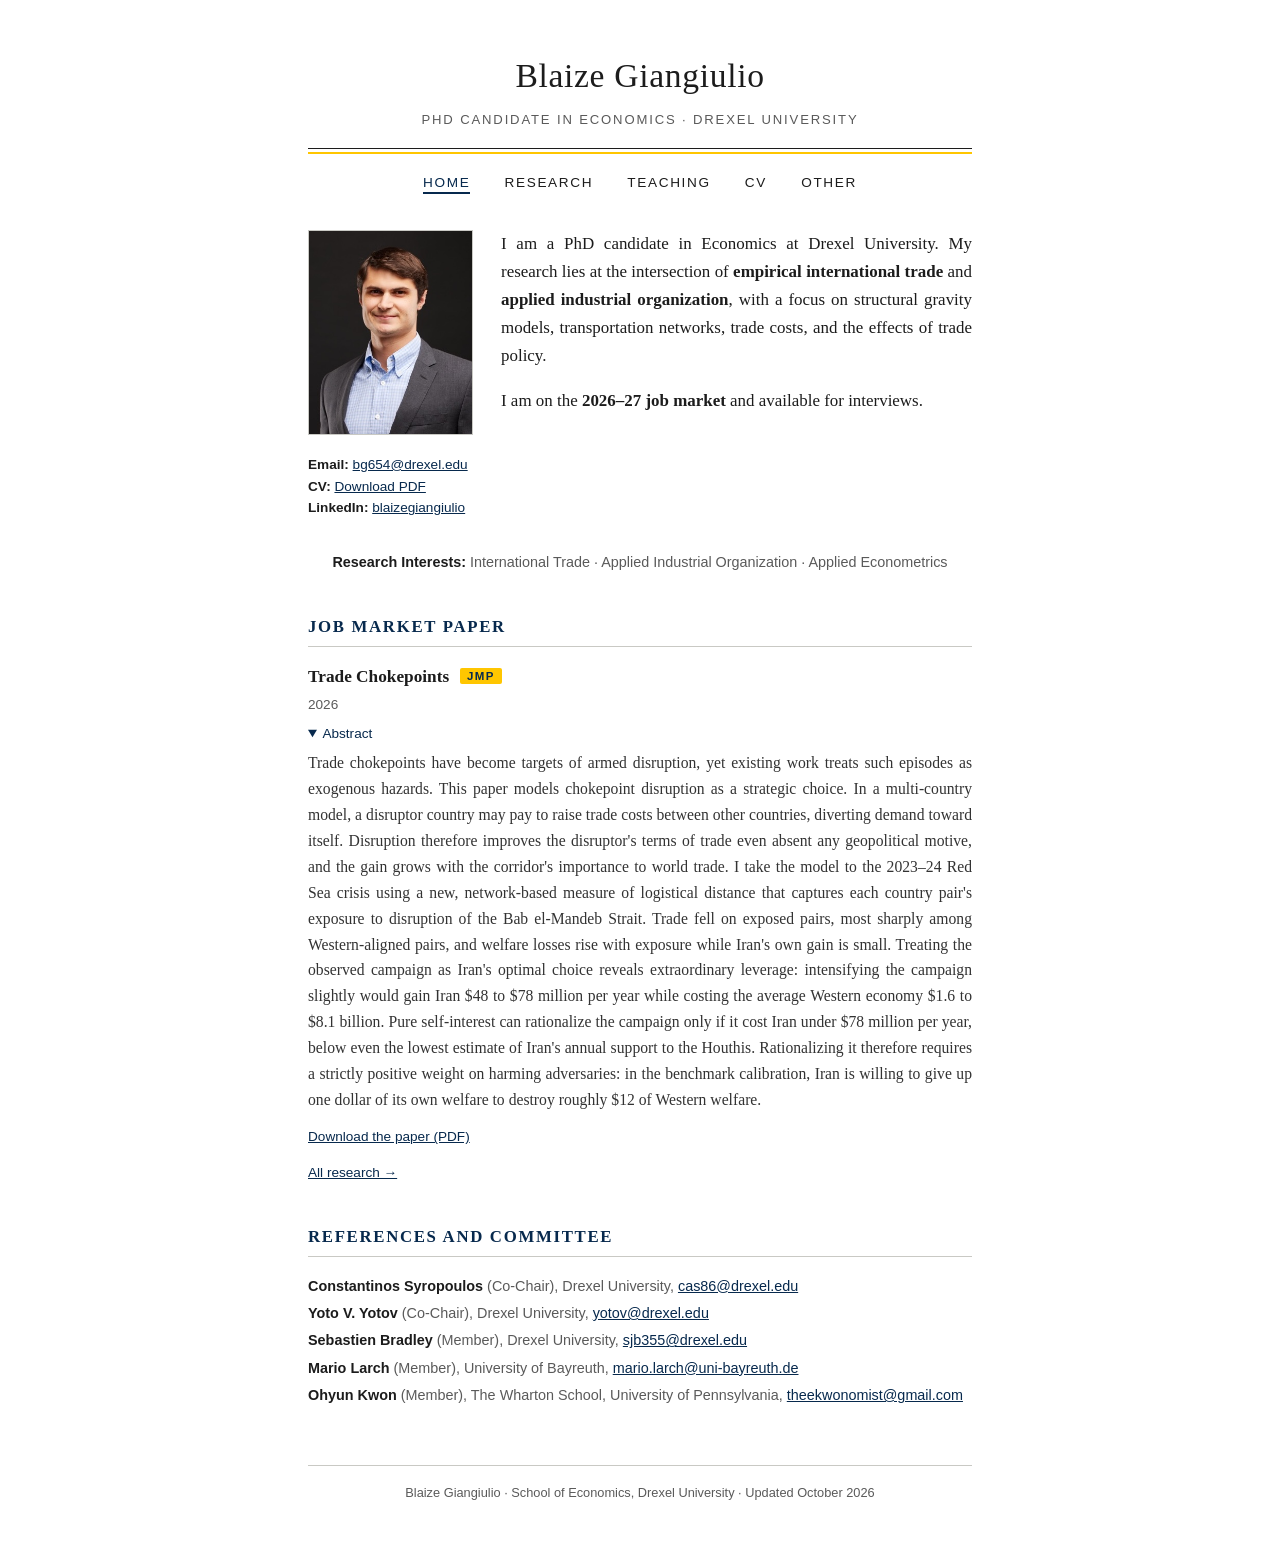
==== index.html @ e691d449 "Update Trade Chokepoints draft Co-Authored-By: Claude Opus 5.5 <noreply@anthropic.com> Claude-Sessio" ====
<!DOCTYPE html>
<html lang="en">
<head>
<!-- Google tag (gtag.js) -->
<script async src="https://www.googletagmanager.com/gtag/js?id=G-4PD95ZYJC8"></script>
<script>
  window.dataLayer = window.dataLayer || [];
  function gtag(){dataLayer.push(arguments);}
  gtag('js', new Date());

  gtag('config', 'G-4PD95ZYJC8');
</script>
<meta charset="utf-8">
<meta name="viewport" content="width=device-width, initial-scale=1">
<title>Blaize Giangiulio — Economics PhD Candidate, Drexel University</title>

<meta name="description"
      content="Blaize Giangiulio is a PhD candidate in Economics at Drexel University specializing in empirical international trade and applied industrial organization. On the 2026–27 job market.">

<link rel="stylesheet" href="style.css?v=11">
</head>
<body>
<div class="page">

  <header class="masthead">
    <h1>Blaize Giangiulio</h1>
    <p class="affiliation">PhD Candidate in Economics &middot; Drexel University</p>

    <hr class="rule">
    <hr class="rule thin">

    <nav>
      <a href="index.html" class="current">Home</a>
      <a href="research.html">Research</a>
      <a href="teaching.html">Teaching</a>
      <a href="cv.pdf?v=20261009a" target="_blank" rel="noopener">CV</a>
      <a href="other.html">Other</a>
    </nav>
  </header>

  <main>

    <div class="intro">

      <div class="intro-side">
        <img src="photo.jpg" alt="Portrait of Blaize Giangiulio">
        <p class="contact">
          <strong>Email:</strong>
          <a href="mailto:bg654@drexel.edu">bg654@drexel.edu</a><br>
          <strong>CV:</strong>
          <a href="cv.pdf?v=20261009a" target="_blank" rel="noopener">Download PDF</a><br>
          <strong>LinkedIn:</strong>
          <a href="https://www.linkedin.com/in/blaizegiangiulio" target="_blank" rel="noopener">blaizegiangiulio</a>
        </p>
      </div>

      <div class="bio">

        <p style="margin-top:0">
          I am a PhD candidate in Economics at Drexel University. My research lies
          at the intersection of <strong>empirical international trade</strong> and
          <strong>applied industrial organization</strong>, with a focus on
          structural gravity models, transportation networks, trade costs, and the
          effects of trade policy.
        </p>

        <p>
          I am on the <strong>2026&ndash;27 job market</strong> and available for
          interviews.
        </p>

      </div>

    </div>

    <p class="interests">
      <strong>Research Interests:</strong>
      International Trade &middot; Applied Industrial Organization &middot; Applied Econometrics
    </p>

    <h2>Job Market Paper</h2>

    <div class="paper">

      <p class="title">
        Trade Chokepoints
        <span class="tag">JMP</span>
      </p>

      <p class="meta">2026</p>

      <details class="abstract" open>

        <summary>Abstract</summary>

        <p>
          <!-- abstract:chokepoints -->
          Trade chokepoints have become targets of armed disruption, yet
          existing work treats such episodes as exogenous hazards. This paper
          models chokepoint disruption as a strategic choice. In a
          multi-country model, a disruptor country may pay to raise trade
          costs between other countries, diverting demand toward itself.
          Disruption therefore improves the disruptor's terms of trade even
          absent any geopolitical motive, and the gain grows with the
          corridor's importance to world trade. I take the model to the
          2023&ndash;24 Red Sea crisis using a new, network-based measure of
          logistical distance that captures each country pair's exposure to
          disruption of the Bab el-Mandeb Strait. Trade fell on exposed pairs,
          most sharply among Western-aligned pairs, and welfare losses rise
          with exposure while Iran's own gain is small. Treating the observed
          campaign as Iran's optimal choice reveals extraordinary leverage:
          intensifying the campaign slightly would gain Iran $48 to $78
          million per year while costing the average Western economy $1.6 to
          $8.1 billion. Pure self-interest can rationalize the campaign only
          if it cost Iran under $78 million per year, below even the lowest
          estimate of Iran's annual support to the Houthis. Rationalizing it
          therefore requires a strictly positive weight on harming
          adversaries: in the benchmark calibration, Iran is willing to give
          up one dollar of its own welfare to destroy roughly $12 of Western
          welfare.
          <!-- /abstract:chokepoints -->
        </p>

      </details>

      <p class="links">
        <a href="papers/trade_chokepoints.pdf?v=6" target="_blank" rel="noopener">Download the paper (PDF)</a>
      </p>
      <p class="links">
        <a href="research.html">All research &rarr;</a>
      </p>

    </div>

    <h2>References and Committee</h2>

    <ul class="refs">
      <li><strong>Constantinos Syropoulos</strong> (Co-Chair), Drexel University, <a href="mailto:cas86@drexel.edu">cas86@drexel.edu</a></li>
      <li><strong>Yoto V. Yotov</strong> (Co-Chair), Drexel University, <a href="mailto:yotov@drexel.edu">yotov@drexel.edu</a></li>
      <li><strong>Sebastien Bradley</strong> (Member), Drexel University, <a href="mailto:sjb355@drexel.edu">sjb355@drexel.edu</a></li>
      <li><strong>Mario Larch</strong> (Member), University of Bayreuth, <a href="mailto:mario.larch@uni-bayreuth.de">mario.larch@uni-bayreuth.de</a></li>
      <li><strong>Ohyun Kwon</strong> (Member), The Wharton School, University of Pennsylvania, <a href="mailto:theekwonomist@gmail.com">theekwonomist@gmail.com</a></li>
    </ul>

  </main>

  <footer>
    Blaize Giangiulio &middot; School of Economics, Drexel University &middot; Updated October 2026
  </footer>

</div>
</body>
</html>
---- style.css ----
/* ---------------------------------------------------------------
   Blaize Giangiulio — job market site
   Minimal, journal-set style. No dependencies, system fonts only.
   Accent color: deep navy (--accent). Change once, applies everywhere.
   --------------------------------------------------------------- */

:root {
  --ink: #1c1c1c;
  --muted: #5a5a5a;
  --accent: #07294D;      /* Drexel navy */
  --gold: #FFC600;        /* Drexel gold */
  --rule: #c9c9c4;
  --paper: #ffffff;
  --serif: Charter, "Bitstream Charter", Cambria, Georgia, serif;
  --sans: -apple-system, "Segoe UI", Helvetica, Arial, sans-serif;
}

* { box-sizing: border-box; }

html { scroll-behavior: smooth; }
@media (prefers-reduced-motion: reduce) {
  html { scroll-behavior: auto; }
}

body {
  margin: 0;
  background: var(--paper);
  color: var(--ink);
  font-family: var(--serif);
  font-size: 1.06rem;
  line-height: 1.65;
}

.page {
  max-width: 44rem;
  margin: 0 auto;
  padding: 3rem 1.25rem 4rem;
}

/* --- Masthead ------------------------------------------------- */

header.masthead { text-align: center; margin-bottom: 2.25rem; }

.masthead h1 {
  font-weight: 500;
  font-size: 2.1rem;
  letter-spacing: 0.02em;
  margin: 0 0 0.35rem;
}

.masthead .affiliation {
  font-family: var(--sans);
  font-size: 0.82rem;
  letter-spacing: 0.14em;
  text-transform: uppercase;
  color: var(--muted);
  margin: 0 0 1.1rem;
}

/* double hairline rule, journal-masthead style */
.masthead .rule {
  border: 0;
  border-top: 1px solid var(--ink);
  margin: 0 0 3px;
}
.masthead .rule.thin {
  border-top: 2px solid var(--gold);
  margin: 0 0 1.1rem;
}

nav {
  font-family: var(--sans);
  font-size: 0.85rem;
  letter-spacing: 0.12em;
  text-transform: uppercase;
}
nav a {
  color: var(--ink);
  text-decoration: none;
  margin: 0 0.9rem;
  padding-bottom: 2px;
}
nav a:hover, nav a:focus-visible { color: var(--accent); }
nav a.current { color: var(--accent); border-bottom: 2px solid var(--accent); }
nav a:focus-visible { outline: 2px solid var(--accent); outline-offset: 3px; }

/* --- Body ----------------------------------------------------- */

h2 {
  font-size: 1.05rem;
  font-weight: 600;
  letter-spacing: 0.1em;
  text-transform: uppercase;
  color: var(--accent);
  border-bottom: 1px solid var(--rule);
  padding-bottom: 0.3rem;
  margin: 2.4rem 0 1rem;
}

a { color: var(--accent); }
a:hover { text-decoration-thickness: 2px; }

.intro {
  display: flex;
  gap: 1.75rem;
  align-items: flex-start;
  margin-top: 0.5rem;
}

.intro-side { flex-shrink: 0; width: 165px; }
.intro-side .contact { margin: 0.6rem 0 0; line-height: 1.6; font-size: 0.85rem; overflow-wrap: anywhere; }
.bio p, details.abstract p, .paper .desc, .project .desc { text-align: justify; hyphens: auto; -webkit-hyphens: auto; }

.interests {
  text-align: center;
  font-family: var(--sans);
  font-size: 0.9rem;
  color: var(--muted);
  margin: 2rem 0 0;
}
.interests strong { color: var(--ink); font-weight: 600; }

ul.refs {
  list-style: none;
  padding: 0;
  margin: 0;
  font-family: var(--sans);
  font-size: 0.9rem;
  line-height: 1.9;
  color: var(--muted);
}
ul.refs strong { color: var(--ink); font-weight: 600; }

.intro img, .photo-placeholder {
  width: 165px;
  height: 205px;
  object-fit: cover;
  flex-shrink: 0;
  border: 1px solid var(--rule);
}

.photo-placeholder {
  display: flex;
  align-items: center;
  justify-content: center;
  font-family: var(--sans);
  font-size: 0.75rem;
  color: var(--muted);
  background: #f5f5f2;
  text-align: center;
  padding: 0.5rem;
}

.contact {
  font-family: var(--sans);
  font-size: 0.9rem;
  line-height: 1.9;
  color: var(--muted);
}
.contact strong {
  color: var(--ink);
  font-weight: 600;
}

/* --- Papers --------------------------------------------------- */

.paper { margin-bottom: 1.8rem; }

.paper .title {
  font-weight: 600;
  font-size: 1.08rem;
  margin: 0 0 0.15rem;
}

.paper .tag {
  font-family: var(--sans);
  font-size: 0.72rem;
  letter-spacing: 0.12em;
  text-transform: uppercase;
  color: var(--accent);
  background: var(--gold);
  font-weight: 700;
  padding: 2px 7px;
  border-radius: 2px;
  vertical-align: 2px;
  margin-left: 0.4rem;
}

.paper .meta {
  font-family: var(--sans);
  font-size: 0.85rem;
  color: var(--muted);
  margin: 0 0 0.45rem;
}

.paper .links {
  font-family: var(--sans);
  font-size: 0.85rem;
}
.paper .links a { margin-right: 0.9rem; }

details.abstract summary {
  font-family: var(--sans);
  font-size: 0.85rem;
  color: var(--accent);
  cursor: pointer;
  margin-bottom: 0.3rem;
}
details.abstract p {
  margin: 0.3rem 0 0;
  font-size: 0.98rem;
  color: #333;
}

/* --- Footer --------------------------------------------------- */

footer {
  margin-top: 3.5rem;
  border-top: 1px solid var(--rule);
  padding-top: 1rem;
  font-family: var(--sans);
  font-size: 0.8rem;
  color: var(--muted);
  text-align: center;
}

@media (max-width: 560px) {
  .intro { flex-direction: column; align-items: center; }
  .intro-side { text-align: center; }
  .bio p, details.abstract p, .paper .desc, .project .desc { text-align: left; }
  .masthead h1 { font-size: 1.7rem; }
  nav a { margin: 0 0.5rem; }
}

/* --- Projects (Other page) ------------------------------------ */

.project { margin-bottom: 2.4rem; }
/* project screenshot: up to 42.67rem wide (about the text column), centered */
.project .shot {
  display: block;
  width: min(42.67rem, calc(100vw - 2.5rem));
  margin: 0 0 1.1rem 50%;
  transform: translateX(-50%);
}
.project .shot img {
  display: block;
  width: 100%;
  height: auto;
  border: 1px solid var(--rule);
  transition: border-color 0.15s;
}
.project .shot:hover img, .project .shot:focus-visible img { border-color: var(--accent); }
.project .title { font-weight: 600; font-size: 1.08rem; margin: 0 0 0.15rem; }
.project .title a { color: var(--ink); text-decoration: none; }
.project .title a:hover { color: var(--accent); }
.project .meta { font-family: var(--sans); font-size: 0.85rem; color: var(--muted); margin: 0 0 0.45rem; }
.project .links { font-family: var(--sans); font-size: 0.85rem; }

/* --- Plain lists (presentations) ------------------------------ */
.paper .desc { margin: 0.3rem 0 0; font-size: 0.98rem; color: #333; }
ul.plain { list-style: none; padding: 0; margin: 0 0 1rem; }
ul.plain li { margin: 0 0 0.25rem; }
.subhead {
  font-family: var(--sans);
  font-size: 0.85rem;
  font-weight: 600;
  letter-spacing: 0.06em;
  text-transform: uppercase;
  color: var(--muted);
  margin: 1.2rem 0 0.4rem;
}

/* --- Teaching page -------------------------------------------- */
.awards {
  border-left: 4px solid var(--gold);
  background: #FBF8EC;
  padding: 0.85rem 1.1rem 0.6rem;
  margin: 0.5rem 0 0.5rem;
}
.awards p { margin: 0 0 0.35rem; display: flex; justify-content: space-between; gap: 1rem; }
.awards .awards-label {
  font-family: var(--sans); font-size: 0.75rem; font-weight: 700; letter-spacing: 0.14em;
  text-transform: uppercase; color: var(--accent); margin-bottom: 0.45rem;
}
.awards .yr { font-family: var(--sans); font-size: 0.85rem; color: var(--muted); white-space: nowrap; }
.glance { font-family: var(--sans); font-size: 0.88rem; color: var(--muted); margin: 0 0 0.4rem; }
.glance strong { color: var(--accent); }
details.evals summary {
  font-family: var(--sans); font-size: 0.85rem; color: var(--accent); cursor: pointer; margin-bottom: 0.3rem;
}
.eval { margin: 0.9rem 0 1.6rem; }
.eval img { display: block; width: 100%; height: auto; border: 1px solid var(--rule); }
.carousel-label {
  font-family: var(--sans); font-size: 0.78rem; letter-spacing: 0.1em; text-transform: uppercase;
  color: var(--muted); margin: 1rem 0 0.4rem;
}
.carousel { border-top: 1px solid var(--rule); border-bottom: 1px solid var(--rule); padding: 0.9rem 0 0.5rem; }
.carousel .quote {
  margin: 0; padding: 0 0.5rem 0 1.4rem; position: relative; font-style: italic; color: #333;
  min-height: 5.2em; text-align: justify; hyphens: auto; -webkit-hyphens: auto;
}
.carousel .quote::before {
  content: "\201C"; position: absolute; left: 0; top: -0.35rem; font-size: 2rem; color: var(--gold); font-style: normal;
}
.js .carousel { display: grid; }
.js .carousel .quote { grid-area: 1 / 1; visibility: hidden; min-height: 0; }
.js .carousel .quote.active { visibility: visible; }
.js .carousel .carousel-nav { grid-area: 2 / 1; }
.carousel-nav { display: none; }
.js .carousel-nav {
  display: flex; align-items: center; justify-content: center; gap: 1rem;
  font-family: var(--sans); font-size: 0.82rem; color: var(--muted); margin-top: 0.5rem;
}
.carousel-nav button {
  font: inherit; font-size: 1rem; line-height: 1; color: var(--accent); background: none;
  border: 1px solid var(--rule); border-radius: 50%; width: 2.1rem; height: 2.1rem; cursor: pointer;
}
.carousel-nav button:hover, .carousel-nav button:focus-visible { border-color: var(--accent); }
.note { font-family: var(--sans); font-size: 0.78rem; color: var(--muted); margin-top: -0.6rem; }
ul.courses { list-style: none; padding: 0; margin: 0 0 0.6rem; font-size: 0.97rem; }
ul.courses li {
  display: grid; grid-template-columns: 5.6rem 1fr auto; gap: 0.75rem;
  padding: 0.28rem 0; border-bottom: 1px solid #eeeeea;
}
ul.courses .code { font-family: var(--sans); font-size: 0.85rem; font-weight: 600; color: var(--accent); padding-top: 0.12rem; }
ul.courses .term { font-family: var(--sans); font-size: 0.85rem; color: var(--muted); text-align: right; padding-top: 0.12rem; }
ul.courses.awards-list li { grid-template-columns: 1fr auto; }
@media (max-width: 560px) {
  ul.courses li { grid-template-columns: 4.6rem 1fr; }
  ul.courses .term { grid-column: 2; text-align: left; padding-top: 0; }
  .awards p { flex-direction: column; gap: 0; }
}

@media (max-width: 560px) { ul.courses.awards-list li { grid-template-columns: 1fr auto; } ul.courses.awards-list .term { grid-column: auto; text-align: right; } }

/* --- Text selection in Drexel gold ------------------------------ */
::selection { background: rgba(255, 198, 0, 0.55); color: var(--ink); }
::-moz-selection { background: rgba(255, 198, 0, 0.55); color: var(--ink); }
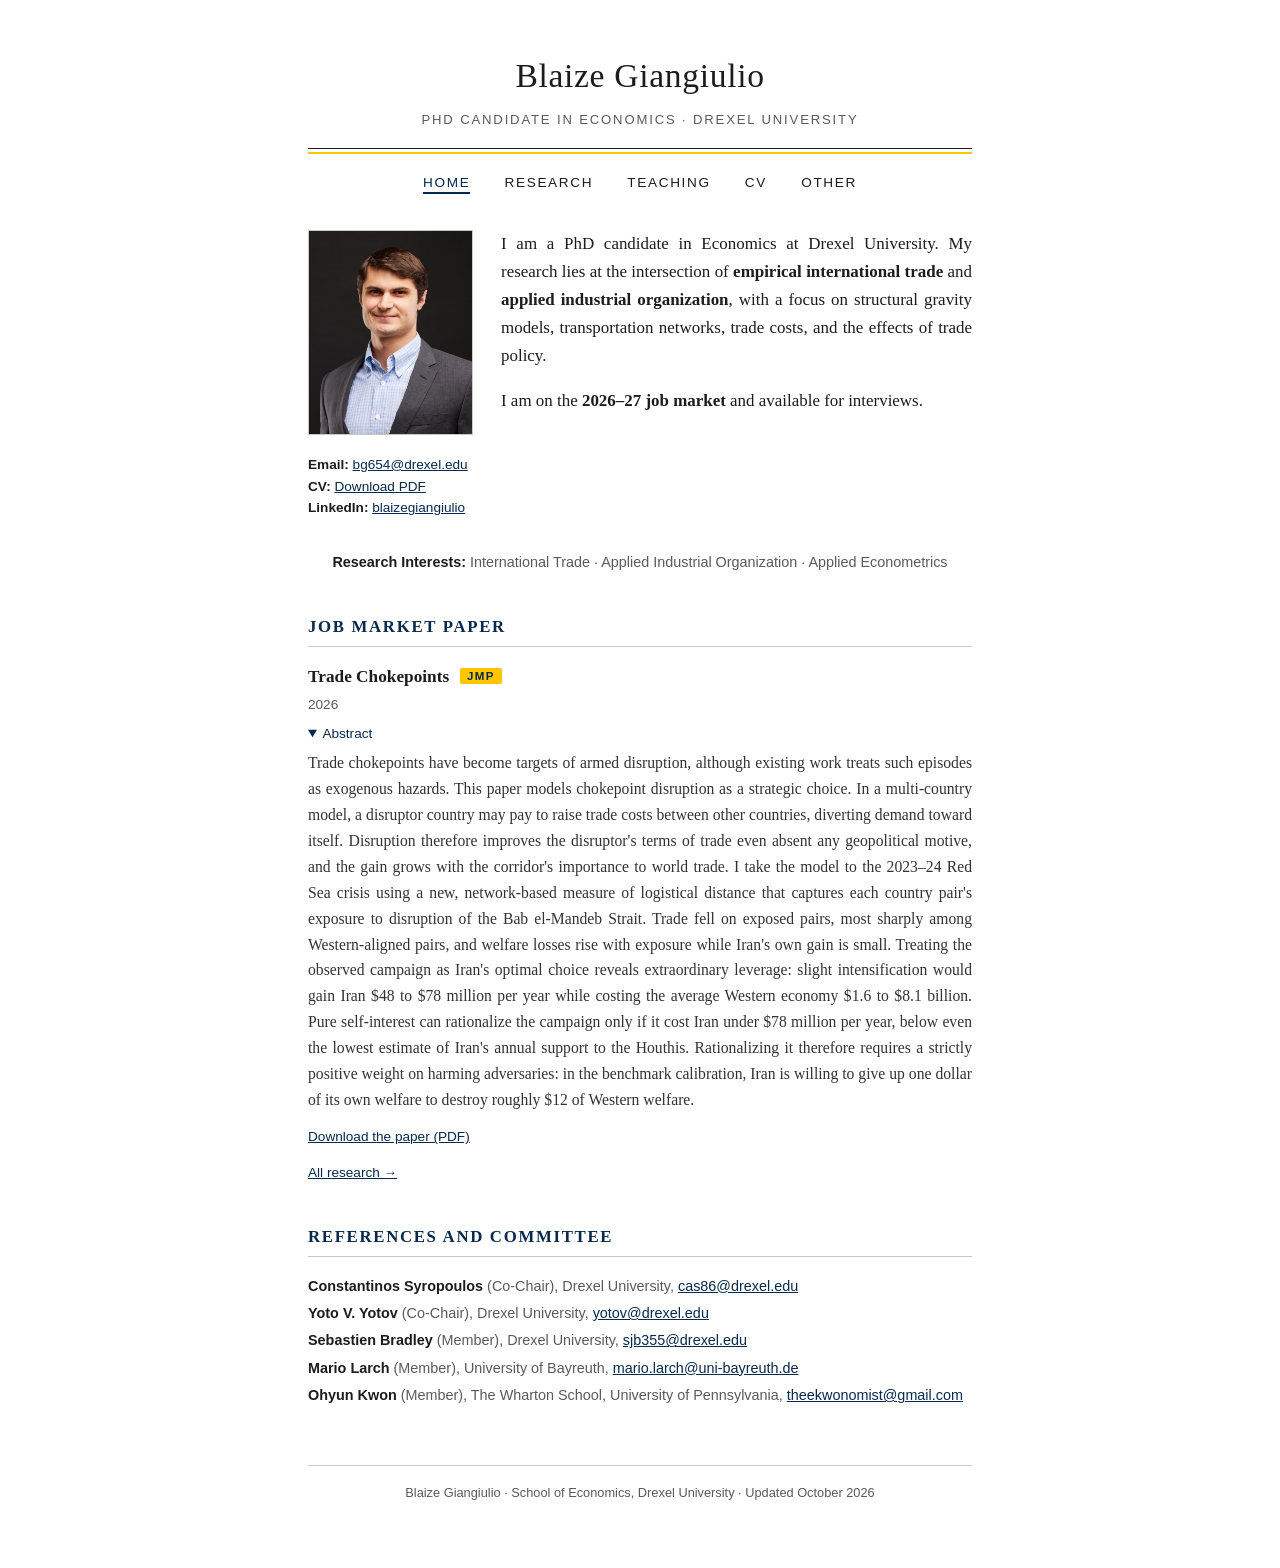
==== commit cd0f54d1: "Update Trade Chokepoints draft (10/12) and sync abstract on site and CV Co-Authored-By: Claude Opus " ====
--- a/index.html
+++ b/index.html
@@ -33,7 +33,7 @@
       <a href="index.html" class="current">Home</a>
       <a href="research.html">Research</a>
       <a href="teaching.html">Teaching</a>
-      <a href="cv.pdf?v=20261009a" target="_blank" rel="noopener">CV</a>
+      <a href="cv.pdf?v=20261012a" target="_blank" rel="noopener">CV</a>
       <a href="other.html">Other</a>
     </nav>
   </header>
@@ -48,7 +48,7 @@
           <strong>Email:</strong>
           <a href="mailto:bg654@drexel.edu">bg654@drexel.edu</a><br>
           <strong>CV:</strong>
-          <a href="cv.pdf?v=20261009a" target="_blank" rel="noopener">Download PDF</a><br>
+          <a href="cv.pdf?v=20261012a" target="_blank" rel="noopener">Download PDF</a><br>
           <strong>LinkedIn:</strong>
           <a href="https://www.linkedin.com/in/blaizegiangiulio" target="_blank" rel="noopener">blaizegiangiulio</a>
         </p>
@@ -95,7 +95,7 @@
 
         <p>
           <!-- abstract:chokepoints -->
-          Trade chokepoints have become targets of armed disruption, yet
+          Trade chokepoints have become targets of armed disruption, although
           existing work treats such episodes as exogenous hazards. This paper
           models chokepoint disruption as a strategic choice. In a
           multi-country model, a disruptor country may pay to raise trade
@@ -109,22 +109,21 @@
           most sharply among Western-aligned pairs, and welfare losses rise
           with exposure while Iran's own gain is small. Treating the observed
           campaign as Iran's optimal choice reveals extraordinary leverage:
-          intensifying the campaign slightly would gain Iran $48 to $78
-          million per year while costing the average Western economy $1.6 to
-          $8.1 billion. Pure self-interest can rationalize the campaign only
-          if it cost Iran under $78 million per year, below even the lowest
-          estimate of Iran's annual support to the Houthis. Rationalizing it
-          therefore requires a strictly positive weight on harming
-          adversaries: in the benchmark calibration, Iran is willing to give
-          up one dollar of its own welfare to destroy roughly $12 of Western
-          welfare.
+          slight intensification would gain Iran $48 to $78 million per year
+          while costing the average Western economy $1.6 to $8.1 billion. Pure
+          self-interest can rationalize the campaign only if it cost Iran
+          under $78 million per year, below even the lowest estimate of Iran's
+          annual support to the Houthis. Rationalizing it therefore requires a
+          strictly positive weight on harming adversaries: in the benchmark
+          calibration, Iran is willing to give up one dollar of its own
+          welfare to destroy roughly $12 of Western welfare.
           <!-- /abstract:chokepoints -->
         </p>
 
       </details>
 
       <p class="links">
-        <a href="papers/trade_chokepoints.pdf?v=6" target="_blank" rel="noopener">Download the paper (PDF)</a>
+        <a href="papers/trade_chokepoints.pdf?v=7" target="_blank" rel="noopener">Download the paper (PDF)</a>
       </p>
       <p class="links">
         <a href="research.html">All research &rarr;</a>
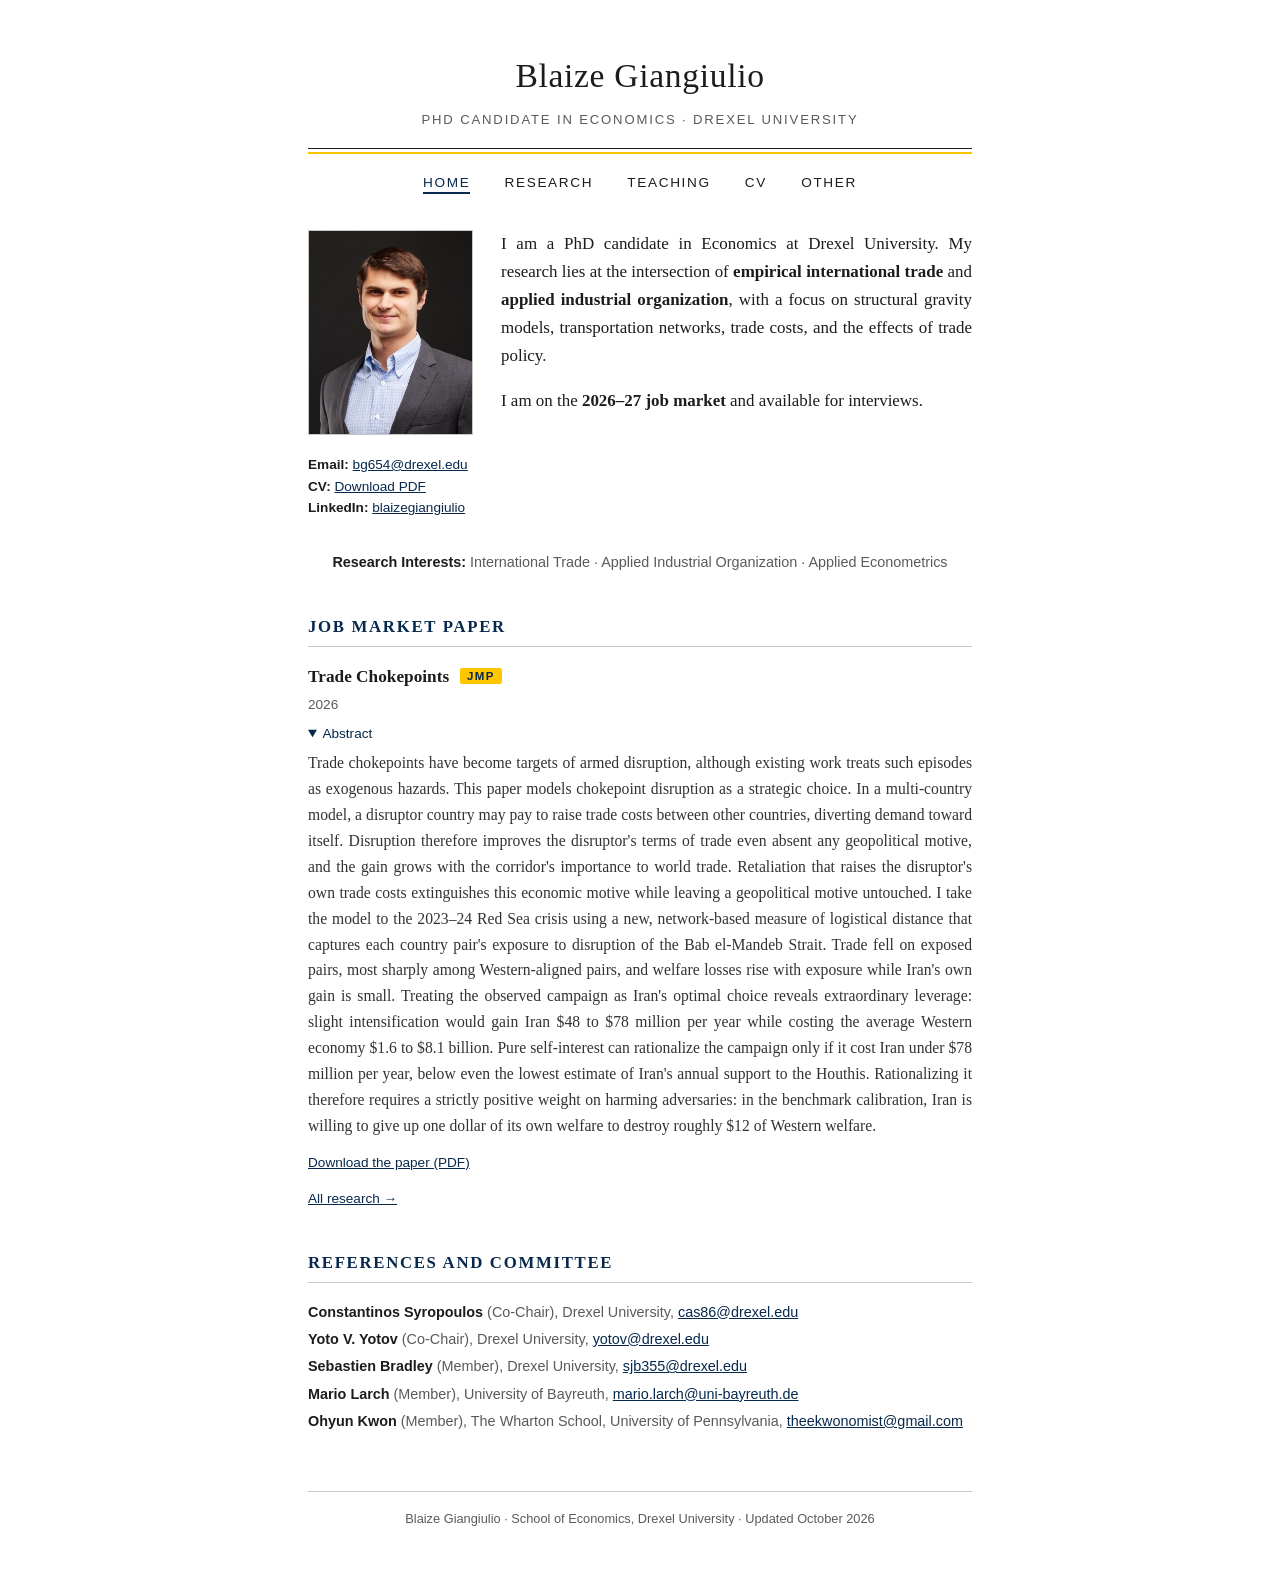
==== commit a2250013: "Update Trade Chokepoints draft (10/24) and sync abstract on site and CV Co-Authored-By: Claude Opus " ====
--- a/index.html
+++ b/index.html
@@ -17,7 +17,7 @@
 <meta name="description"
       content="Blaize Giangiulio is a PhD candidate in Economics at Drexel University specializing in empirical international trade and applied industrial organization. On the 2026–27 job market.">
 
-<link rel="stylesheet" href="style.css?v=11">
+<link rel="stylesheet" href="style.css?v=12">
 </head>
 <body>
 <div class="page">
@@ -33,7 +33,7 @@
       <a href="index.html" class="current">Home</a>
       <a href="research.html">Research</a>
       <a href="teaching.html">Teaching</a>
-      <a href="cv.pdf?v=20261012a" target="_blank" rel="noopener">CV</a>
+      <a href="cv.pdf?v=20261026a" target="_blank" rel="noopener">CV</a>
       <a href="other.html">Other</a>
     </nav>
   </header>
@@ -48,7 +48,7 @@
           <strong>Email:</strong>
           <a href="mailto:bg654@drexel.edu">bg654@drexel.edu</a><br>
           <strong>CV:</strong>
-          <a href="cv.pdf?v=20261012a" target="_blank" rel="noopener">Download PDF</a><br>
+          <a href="cv.pdf?v=20261026a" target="_blank" rel="noopener">Download PDF</a><br>
           <strong>LinkedIn:</strong>
           <a href="https://www.linkedin.com/in/blaizegiangiulio" target="_blank" rel="noopener">blaizegiangiulio</a>
         </p>
@@ -102,7 +102,9 @@
           costs between other countries, diverting demand toward itself.
           Disruption therefore improves the disruptor's terms of trade even
           absent any geopolitical motive, and the gain grows with the
-          corridor's importance to world trade. I take the model to the
+          corridor's importance to world trade. Retaliation that raises the
+          disruptor's own trade costs extinguishes this economic motive while
+          leaving a geopolitical motive untouched. I take the model to the
           2023&ndash;24 Red Sea crisis using a new, network-based measure of
           logistical distance that captures each country pair's exposure to
           disruption of the Bab el-Mandeb Strait. Trade fell on exposed pairs,
@@ -123,7 +125,7 @@
       </details>
 
       <p class="links">
-        <a href="papers/trade_chokepoints.pdf?v=7" target="_blank" rel="noopener">Download the paper (PDF)</a>
+        <a href="papers/trade_chokepoints.pdf?v=8" target="_blank" rel="noopener">Download the paper (PDF)</a>
       </p>
       <p class="links">
         <a href="research.html">All research &rarr;</a>
